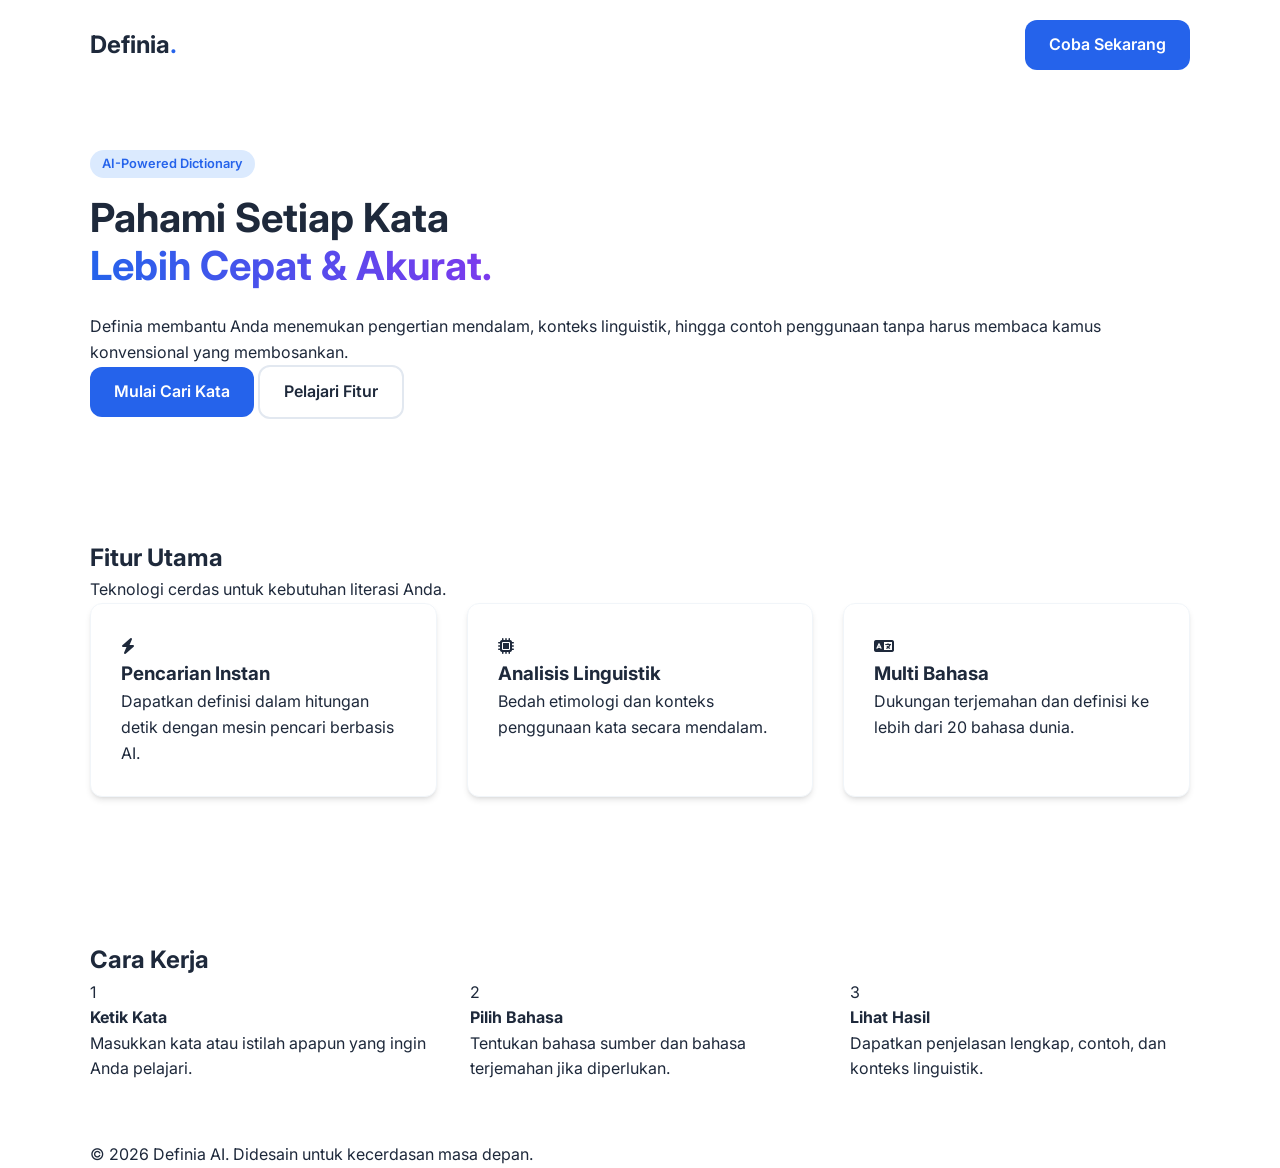
==== index.html @ 72fd2062 "Add files via upload" ====
<!DOCTYPE html>
<html lang="id">
<head>
    <meta charset="UTF-8">
    <meta name="viewport" content="width=device-width, initial-scale=1.0">
    <title>Definia | Kamus AI Modern</title>
    <link rel="stylesheet" href="https://cdnjs.cloudflare.com/ajax/libs/font-awesome/6.4.0/css/all.min.css">
    <link rel="stylesheet" href="style.css">
    <link href="https://fonts.googleapis.com/css2?family=Inter:wght@300;400;600;700&display=swap" rel="stylesheet">
</head>
<body>
    <nav class="navbar">
        <div class="container nav-container">
            <a href="index.html" class="logo">Definia<span>.</span></a>
            <a href="define.html" class="btn btn-primary nav-cta">Coba Sekarang</a>
        </div>
    </nav>

    <header class="hero section-padding">
        <div class="container hero-content animate-up">
            <span class="badge">AI-Powered Dictionary</span>
            <h1>Pahami Setiap Kata <br><span class="text-gradient">Lebih Cepat & Akurat.</span></h1>
            <p>Definia membantu Anda menemukan pengertian mendalam, konteks linguistik, hingga contoh penggunaan tanpa harus membaca kamus konvensional yang membosankan.</p>
            <div class="hero-btns">
                <a href="define.html" class="btn btn-lg btn-primary">Mulai Cari Kata</a>
                <a href="#features" class="btn btn-lg btn-outline">Pelajari Fitur</a>
            </div>
        </div>
    </header>

    <section id="features" class="section-padding">
        <div class="container">
            <div class="section-header">
                <h2>Fitur Utama</h2>
                <p>Teknologi cerdas untuk kebutuhan literasi Anda.</p>
            </div>
            <div class="grid-3">
                <div class="card animate-up">
                    <i class="fas fa-bolt icon-feature"></i>
                    <h3>Pencarian Instan</h3>
                    <p>Dapatkan definisi dalam hitungan detik dengan mesin pencari berbasis AI.</p>
                </div>
                <div class="card animate-up">
                    <i class="fas fa-microchip icon-feature"></i>
                    <h3>Analisis Linguistik</h3>
                    <p>Bedah etimologi dan konteks penggunaan kata secara mendalam.</p>
                </div>
                <div class="card animate-up">
                    <i class="fas fa-language icon-feature"></i>
                    <h3>Multi Bahasa</h3>
                    <p>Dukungan terjemahan dan definisi ke lebih dari 20 bahasa dunia.</p>
                </div>
            </div>
        </div>
    </section>

    <section class="how-it-works section-padding">
        <div class="container">
            <div class="section-header">
                <h2>Cara Kerja</h2>
            </div>
            <div class="steps">
                <div class="step">
                    <div class="step-num">1</div>
                    <h4>Ketik Kata</h4>
                    <p>Masukkan kata atau istilah apapun yang ingin Anda pelajari.</p>
                </div>
                <div class="step">
                    <div class="step-num">2</div>
                    <h4>Pilih Bahasa</h4>
                    <p>Tentukan bahasa sumber dan bahasa terjemahan jika diperlukan.</p>
                </div>
                <div class="step">
                    <div class="step-num">3</div>
                    <h4>Lihat Hasil</h4>
                    <p>Dapatkan penjelasan lengkap, contoh, dan konteks linguistik.</p>
                </div>
            </div>
        </div>
    </section>

    <footer>
        <div class="container">
            <p>&copy; 2026 Definia AI. Didesain untuk kecerdasan masa depan.</p>
        </div>
    </footer>
</body>
</html>
---- style.css ----
:root {
    --primary: #2563eb;
    --primary-dark: #1d4ed8;
    --text-main: #1e293b;
    --text-muted: #64748b;
    --bg-light: #f8fafc;
    --white: #ffffff;
    --radius: 12px;
    --shadow: 0 4px 6px -1px rgb(0 0 0 / 0.1), 0 2px 4px -2px rgb(0 0 0 / 0.1);
    --transition: all 0.3s cubic-bezier(0.4, 0, 0.2, 1);
}

* {
    margin: 0;
    padding: 0;
    box-sizing: border-box;
}

body {
    font-family: 'Inter', sans-serif;
    color: var(--text-main);
    line-height: 1.6;
    background: var(--white);
    overflow-x: hidden;
}

.bg-light { background-color: var(--bg-light); }
.container { width: 90%; max-width: 1100px; margin: 0 auto; }
.section-padding { padding: 60px 0; }
.hidden { display: none !important; }

/* Typography */
h1 { font-size: 2.5rem; font-weight: 700; line-height: 1.2; margin-bottom: 1.5rem; }
.text-gradient { background: linear-gradient(90deg, #2563eb, #7c3aed); -webkit-background-clip: text; -webkit-text-fill-color: transparent; }
.badge { display: inline-block; padding: 4px 12px; background: #dbeafe; color: var(--primary); border-radius: 20px; font-size: 0.8rem; font-weight: 600; margin-bottom: 1rem; }

/* Buttons */
.btn { display: inline-block; padding: 12px 24px; border-radius: var(--radius); text-decoration: none; font-weight: 600; transition: var(--transition); border: none; cursor: pointer; text-align: center; }
.btn-primary { background: var(--primary); color: white; }
.btn-primary:hover { background: var(--primary-dark); transform: translateY(-2px); box-shadow: 0 10px 15px -3px rgba(37, 99, 235, 0.3); }
.btn-outline { border: 2px solid #e2e8f0; color: var(--text-main); }
.btn-block { width: 100%; display: block; }

/* Navbar */
.navbar { padding: 20px 0; position: sticky; top: 0; background: rgba(255, 255, 255, 0.8); backdrop-filter: blur(10px); z-index: 100; }
.nav-container { display: flex; justify-content: space-between; align-items: center; }
.logo { font-size: 1.5rem; font-weight: 700; color: var(--text-main); text-decoration: none; }
.logo span { color: var(--primary); }

/* Forms */
.card { background: var(--white); padding: 30px; border-radius: var(--radius); border: 1px solid #f1f5f9; box-shadow: var(--shadow); margin-bottom: 24px; }
.form-group { margin-bottom: 20px; }
.form-group label { display: block; font-size: 0.9rem; font-weight: 600; margin-bottom: 8px; color: var(--text-muted); }
input, select { width: 100%; padding: 12px 16px; border-radius: 8px; border: 1px solid #e2e8f0; font-family: inherit; font-size: 1rem; transition: var(--transition); }
input:focus, select:focus { outline: none; border-color: var(--primary); box-shadow: 0 0 0 3px rgba(37, 99, 235, 0.1); }

/* Result Layout */
.result-header { border-bottom: 2px solid #f1f5f9; padding-bottom: 20px; margin-bottom: 25px; }
.word-title { font-size: 2rem; text-transform: capitalize; }
.word-meta { color: var(--text-muted); display: flex; gap: 15px; margin-top: 5px; }
.section-title { font-size: 1.2rem; margin: 25px 0 15px; border-left: 4px solid var(--primary); padding-left: 15px; }
.meaning-box { margin-bottom: 20px; }
.meaning-box h4 { font-size: 0.9rem; color: var(--text-muted); text-transform: uppercase; letter-spacing: 1px; }
.example-list { padding-left: 20px; }
.example-list li { margin-bottom: 10px; font-style: italic; }

/* Animations */
@keyframes fadeInUp {
    from { opacity: 0; transform: translateY(20px); }
    to { opacity: 1; transform: translateY(0); }
}
.animate-up { animation: fadeInUp 0.6s forwards; }

.spinner { width: 40px; height: 40px; border: 4px solid #f3f3f3; border-top: 4px solid var(--primary); border-radius: 50%; margin: 0 auto 15px; animation: spin 1s linear infinite; }
@keyframes spin { 0% { transform: rotate(0deg); } 100% { transform: rotate(360deg); } }

/* Mobile Specific */
@media (max-width: 768px) {
    h1 { font-size: 2rem; }
    .search-options { grid-template-columns: 1fr; }
    .grid-3 { display: grid; grid-template-columns: 1fr; gap: 20px; }
}

@media (min-width: 769px) {
    .search-options { display: grid; grid-template-columns: 1fr 1fr; gap: 20px; }
    .grid-3 { display: grid; grid-template-columns: repeat(3, 1fr); gap: 30px; }
    .steps { display: grid; grid-template-columns: repeat(3, 1fr); gap: 40px; }
}
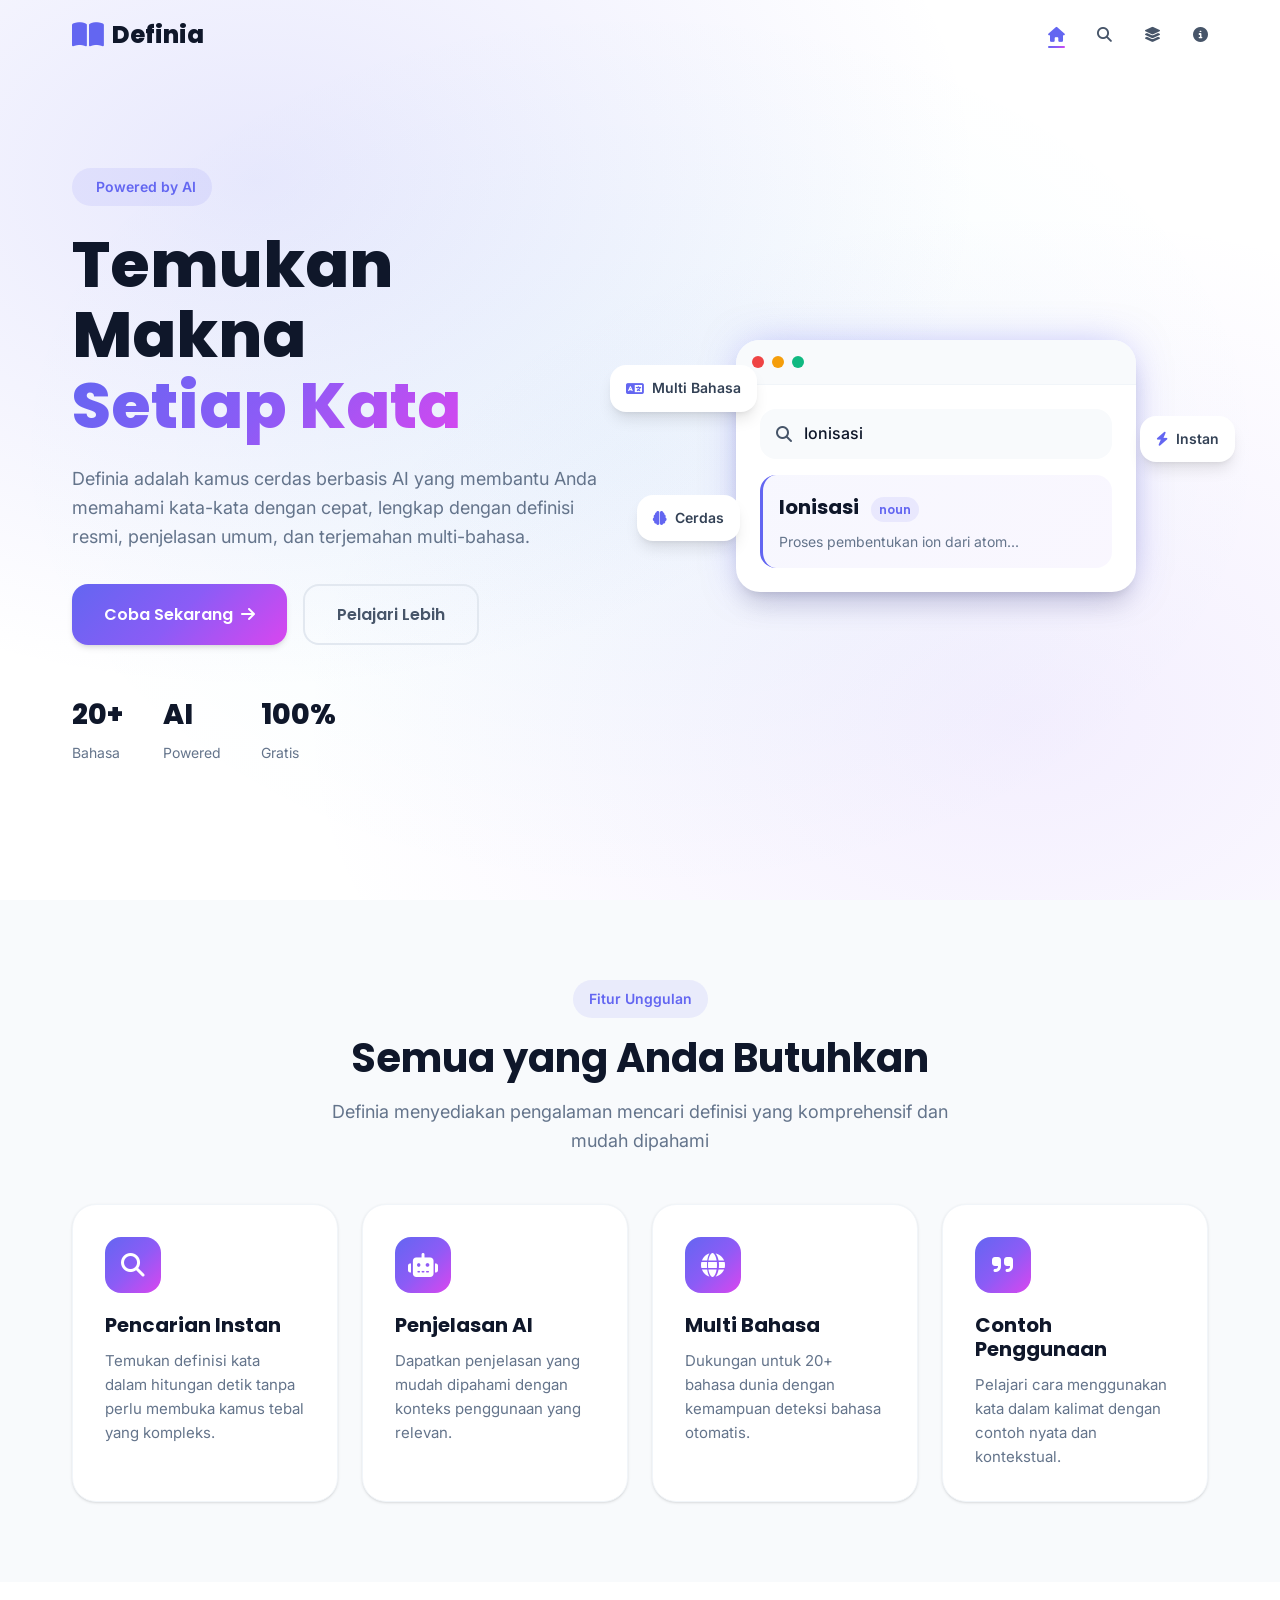
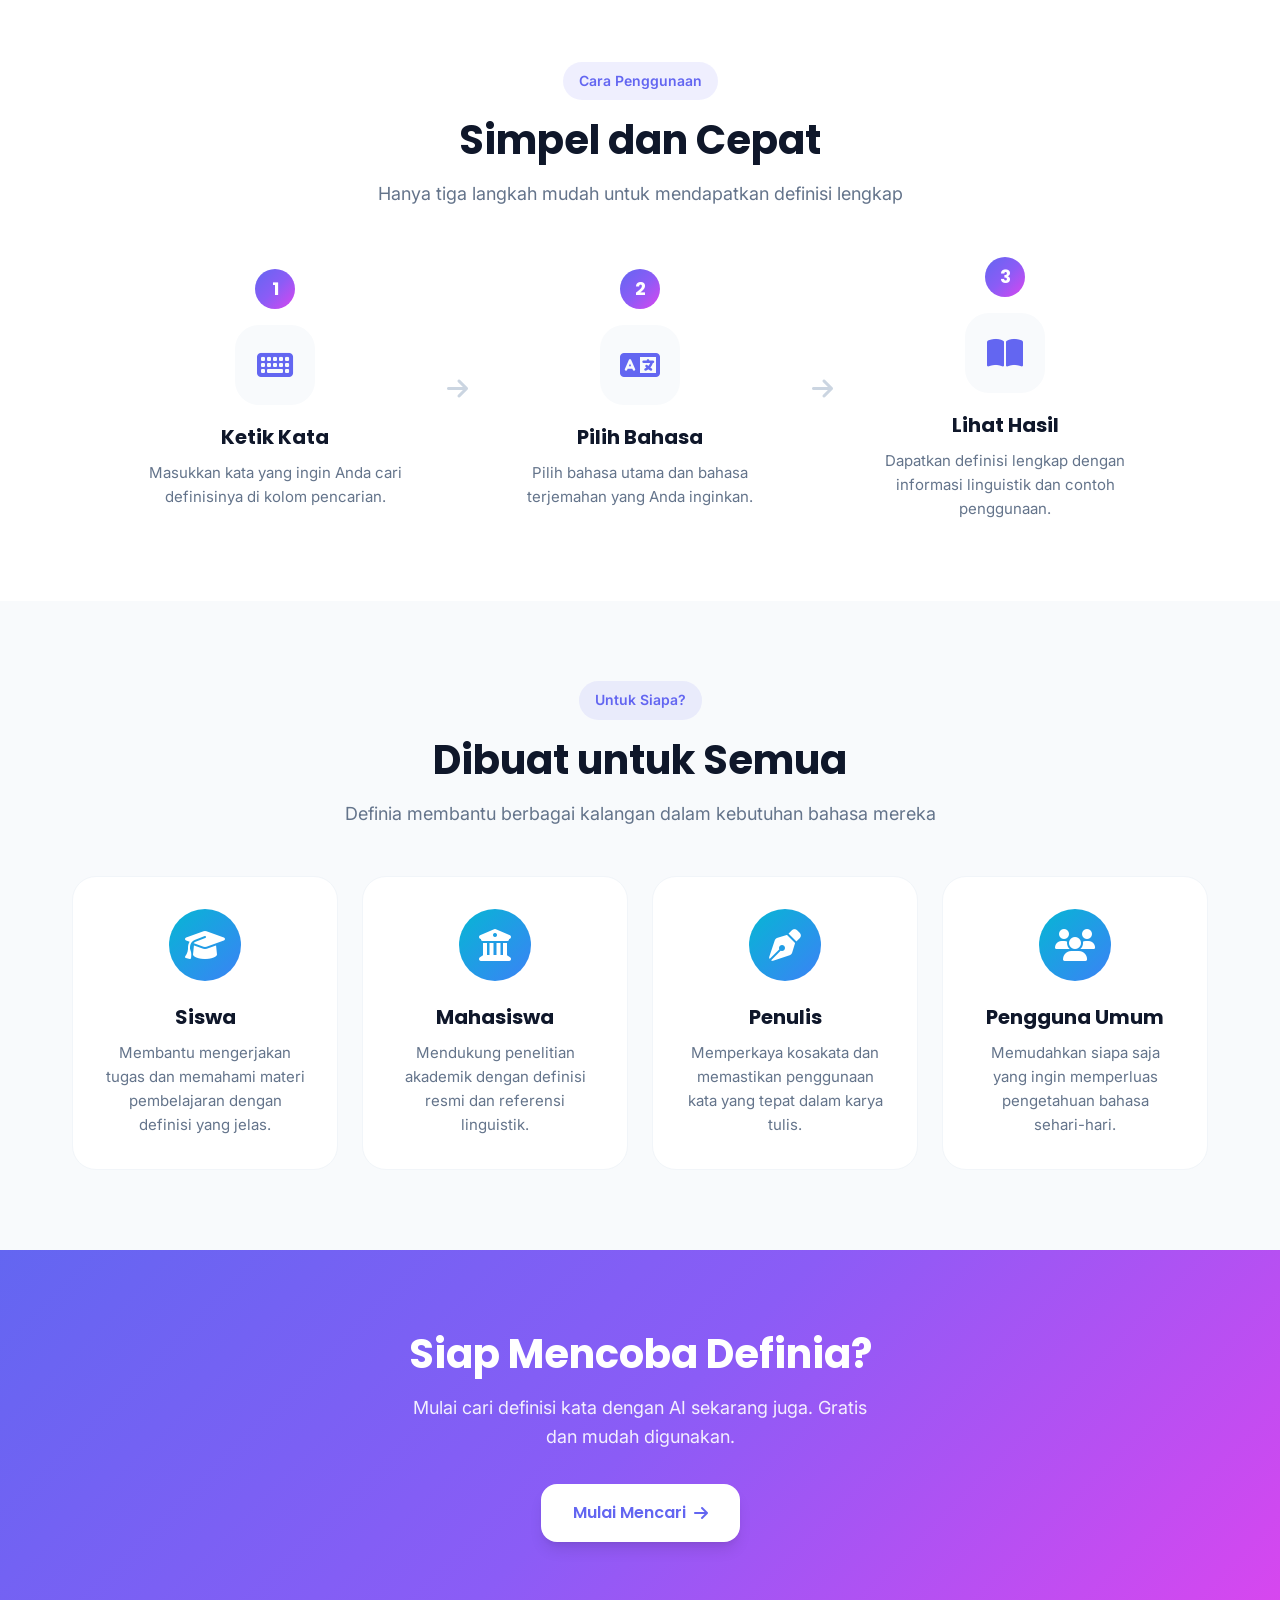
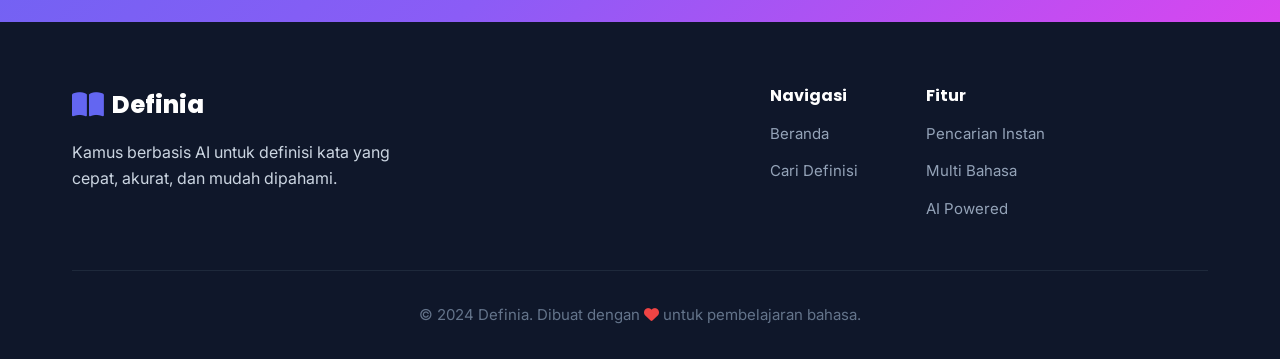
==== commit 4dacd455: "Add files via upload" ====
--- a/index.html
+++ b/index.html
@@ -3,86 +3,285 @@
 <head>
     <meta charset="UTF-8">
     <meta name="viewport" content="width=device-width, initial-scale=1.0">
-    <title>Definia | Kamus AI Modern</title>
+    <title>Definia - Kamus Berbasis AI</title>
+    <link rel="preconnect" href="https://fonts.googleapis.com">
+    <link rel="preconnect" href="https://fonts.gstatic.com" crossorigin>
+    <link href="https://fonts.googleapis.com/css2?family=Inter:wght@300;400;500;600;700;800&family=Poppins:wght@400;500;600;700;800&display=swap" rel="stylesheet">
     <link rel="stylesheet" href="https://cdnjs.cloudflare.com/ajax/libs/font-awesome/6.4.0/css/all.min.css">
     <link rel="stylesheet" href="style.css">
-    <link href="https://fonts.googleapis.com/css2?family=Inter:wght@300;400;600;700&display=swap" rel="stylesheet">
 </head>
 <body>
+    <!-- Navigation -->
     <nav class="navbar">
-        <div class="container nav-container">
-            <a href="index.html" class="logo">Definia<span>.</span></a>
-            <a href="define.html" class="btn btn-primary nav-cta">Coba Sekarang</a>
+        <div class="container">
+            <a href="index.html" class="logo">
+                <i class="fas fa-book-open"></i>
+                <span>Definia</span>
+            </a>
+            <button class="nav-toggle" aria-label="Toggle navigation">
+                <span></span>
+                <span></span>
+                <span></span>
+            </button>
+            <ul class="nav-menu">
+                <li><a href="index.html" class="active"><i class="fa-solid fa-house"></i></a></li>
+                <li><a href="define.html"><i class="fa-solid fa-magnifying-glass"></i></a></li>
+                <li><a href="#features"><i class="fa-solid fa-layer-group"></i></a></li>
+                <li><a href="#how-it-works"><i class="fa-solid fa-circle-info"></i></a></li>
+            </ul>
         </div>
     </nav>
 
-    <header class="hero section-padding">
-        <div class="container hero-content animate-up">
-            <span class="badge">AI-Powered Dictionary</span>
-            <h1>Pahami Setiap Kata <br><span class="text-gradient">Lebih Cepat & Akurat.</span></h1>
-            <p>Definia membantu Anda menemukan pengertian mendalam, konteks linguistik, hingga contoh penggunaan tanpa harus membaca kamus konvensional yang membosankan.</p>
-            <div class="hero-btns">
-                <a href="define.html" class="btn btn-lg btn-primary">Mulai Cari Kata</a>
-                <a href="#features" class="btn btn-lg btn-outline">Pelajari Fitur</a>
-            </div>
-        </div>
-    </header>
-
-    <section id="features" class="section-padding">
+    <!-- Hero Section -->
+    <section class="hero">
+        <div class="hero-bg"></div>
+        <div class="container">
+            <div class="hero-content">
+                <div class="hero-badge">
+                    <i class="fas fa-sparkles"></i>
+                    <span>Powered by AI</span>
+                </div>
+                <h1 class="hero-title">
+                    Temukan Makna<br>
+                    <span class="gradient-text">Setiap Kata</span>
+                </h1>
+                <p class="hero-description">
+                    Definia adalah kamus cerdas berbasis AI yang membantu Anda memahami kata-kata dengan cepat, lengkap dengan definisi resmi, penjelasan umum, dan terjemahan multi-bahasa.
+                </p>
+                <div class="hero-actions">
+                    <a href="define.html" class="btn btn-primary btn-lg">
+                        <span>Coba Sekarang</span>
+                        <i class="fas fa-arrow-right"></i>
+                    </a>
+                    <a href="#features" class="btn btn-ghost btn-lg">
+                        <span>Pelajari Lebih</span>
+                    </a>
+                </div>
+                <div class="hero-stats">
+                    <div class="stat-item">
+                        <span class="stat-number">20+</span>
+                        <span class="stat-label">Bahasa</span>
+                    </div>
+                    <div class="stat-item">
+                        <span class="stat-number">AI</span>
+                        <span class="stat-label">Powered</span>
+                    </div>
+                    <div class="stat-item">
+                        <span class="stat-number">100%</span>
+                        <span class="stat-label">Gratis</span>
+                    </div>
+                </div>
+            </div>
+            <div class="hero-visual">
+                <div class="floating-card card-1">
+                    <i class="fas fa-language"></i>
+                    <span>Multi Bahasa</span>
+                </div>
+                <div class="floating-card card-2">
+                    <i class="fas fa-bolt"></i>
+                    <span>Instan</span>
+                </div>
+                <div class="floating-card card-3">
+                    <i class="fas fa-brain"></i>
+                    <span>Cerdas</span>
+                </div>
+                <div class="search-preview">
+                    <div class="search-preview-header">
+                        <div class="dots">
+                            <span></span>
+                            <span></span>
+                            <span></span>
+                        </div>
+                    </div>
+                    <div class="search-preview-body">
+                        <div class="preview-input">
+                            <i class="fas fa-search"></i>
+                            <span>Ionisasi</span>
+                        </div>
+                        <div class="preview-result">
+                            <div class="preview-word">Ionisasi <span class="type">noun</span></div>
+                            <div class="preview-meaning">Proses pembentukan ion dari atom...</div>
+                        </div>
+                    </div>
+                </div>
+            </div>
+        </div>
+    </section>
+
+    <!-- Features Section -->
+    <section id="features" class="features">
         <div class="container">
             <div class="section-header">
-                <h2>Fitur Utama</h2>
-                <p>Teknologi cerdas untuk kebutuhan literasi Anda.</p>
-            </div>
-            <div class="grid-3">
-                <div class="card animate-up">
-                    <i class="fas fa-bolt icon-feature"></i>
+                <span class="section-tag">Fitur Unggulan</span>
+                <h2 class="section-title">Semua yang Anda Butuhkan</h2>
+                <p class="section-description">Definia menyediakan pengalaman mencari definisi yang komprehensif dan mudah dipahami</p>
+            </div>
+            <div class="features-grid">
+                <div class="feature-card">
+                    <div class="feature-icon">
+                        <i class="fas fa-search"></i>
+                    </div>
                     <h3>Pencarian Instan</h3>
-                    <p>Dapatkan definisi dalam hitungan detik dengan mesin pencari berbasis AI.</p>
-                </div>
-                <div class="card animate-up">
-                    <i class="fas fa-microchip icon-feature"></i>
-                    <h3>Analisis Linguistik</h3>
-                    <p>Bedah etimologi dan konteks penggunaan kata secara mendalam.</p>
-                </div>
-                <div class="card animate-up">
-                    <i class="fas fa-language icon-feature"></i>
+                    <p>Temukan definisi kata dalam hitungan detik tanpa perlu membuka kamus tebal yang kompleks.</p>
+                </div>
+                <div class="feature-card">
+                    <div class="feature-icon">
+                        <i class="fas fa-robot"></i>
+                    </div>
+                    <h3>Penjelasan AI</h3>
+                    <p>Dapatkan penjelasan yang mudah dipahami dengan konteks penggunaan yang relevan.</p>
+                </div>
+                <div class="feature-card">
+                    <div class="feature-icon">
+                        <i class="fas fa-globe"></i>
+                    </div>
                     <h3>Multi Bahasa</h3>
-                    <p>Dukungan terjemahan dan definisi ke lebih dari 20 bahasa dunia.</p>
-                </div>
-            </div>
-        </div>
-    </section>
-
-    <section class="how-it-works section-padding">
+                    <p>Dukungan untuk 20+ bahasa dunia dengan kemampuan deteksi bahasa otomatis.</p>
+                </div>
+                <div class="feature-card">
+                    <div class="feature-icon">
+                        <i class="fas fa-quote-right"></i>
+                    </div>
+                    <h3>Contoh Penggunaan</h3>
+                    <p>Pelajari cara menggunakan kata dalam kalimat dengan contoh nyata dan kontekstual.</p>
+                </div>
+            </div>
+        </div>
+    </section>
+
+    <!-- How It Works -->
+    <section id="how-it-works" class="how-it-works">
         <div class="container">
             <div class="section-header">
-                <h2>Cara Kerja</h2>
+                <span class="section-tag">Cara Penggunaan</span>
+                <h2 class="section-title">Simpel dan Cepat</h2>
+                <p class="section-description">Hanya tiga langkah mudah untuk mendapatkan definisi lengkap</p>
             </div>
             <div class="steps">
                 <div class="step">
-                    <div class="step-num">1</div>
-                    <h4>Ketik Kata</h4>
-                    <p>Masukkan kata atau istilah apapun yang ingin Anda pelajari.</p>
+                    <div class="step-number">1</div>
+                    <div class="step-icon">
+                        <i class="fas fa-keyboard"></i>
+                    </div>
+                    <h3>Ketik Kata</h3>
+                    <p>Masukkan kata yang ingin Anda cari definisinya di kolom pencarian.</p>
+                </div>
+                <div class="step-connector">
+                    <i class="fas fa-arrow-right"></i>
                 </div>
                 <div class="step">
-                    <div class="step-num">2</div>
-                    <h4>Pilih Bahasa</h4>
-                    <p>Tentukan bahasa sumber dan bahasa terjemahan jika diperlukan.</p>
+                    <div class="step-number">2</div>
+                    <div class="step-icon">
+                        <i class="fas fa-language"></i>
+                    </div>
+                    <h3>Pilih Bahasa</h3>
+                    <p>Pilih bahasa utama dan bahasa terjemahan yang Anda inginkan.</p>
+                </div>
+                <div class="step-connector">
+                    <i class="fas fa-arrow-right"></i>
                 </div>
                 <div class="step">
-                    <div class="step-num">3</div>
-                    <h4>Lihat Hasil</h4>
-                    <p>Dapatkan penjelasan lengkap, contoh, dan konteks linguistik.</p>
-                </div>
-            </div>
-        </div>
-    </section>
-
-    <footer>
-        <div class="container">
-            <p>&copy; 2026 Definia AI. Didesain untuk kecerdasan masa depan.</p>
+                    <div class="step-number">3</div>
+                    <div class="step-icon">
+                        <i class="fas fa-book-open"></i>
+                    </div>
+                    <h3>Lihat Hasil</h3>
+                    <p>Dapatkan definisi lengkap dengan informasi linguistik dan contoh penggunaan.</p>
+                </div>
+            </div>
+        </div>
+    </section>
+
+    <!-- Audience Section -->
+    <section class="audience">
+        <div class="container">
+            <div class="section-header">
+                <span class="section-tag">Untuk Siapa?</span>
+                <h2 class="section-title">Dibuat untuk Semua</h2>
+                <p class="section-description">Definia membantu berbagai kalangan dalam kebutuhan bahasa mereka</p>
+            </div>
+            <div class="audience-grid">
+                <div class="audience-card">
+                    <div class="audience-icon">
+                        <i class="fas fa-graduation-cap"></i>
+                    </div>
+                    <h3>Siswa</h3>
+                    <p>Membantu mengerjakan tugas dan memahami materi pembelajaran dengan definisi yang jelas.</p>
+                </div>
+                <div class="audience-card">
+                    <div class="audience-icon">
+                        <i class="fas fa-university"></i>
+                    </div>
+                    <h3>Mahasiswa</h3>
+                    <p>Mendukung penelitian akademik dengan definisi resmi dan referensi linguistik.</p>
+                </div>
+                <div class="audience-card">
+                    <div class="audience-icon">
+                        <i class="fas fa-pen-nib"></i>
+                    </div>
+                    <h3>Penulis</h3>
+                    <p>Memperkaya kosakata dan memastikan penggunaan kata yang tepat dalam karya tulis.</p>
+                </div>
+                <div class="audience-card">
+                    <div class="audience-icon">
+                        <i class="fas fa-users"></i>
+                    </div>
+                    <h3>Pengguna Umum</h3>
+                    <p>Memudahkan siapa saja yang ingin memperluas pengetahuan bahasa sehari-hari.</p>
+                </div>
+            </div>
+        </div>
+    </section>
+
+    <!-- CTA Section -->
+    <section class="cta">
+        <div class="container">
+            <div class="cta-content">
+                <h2>Siap Mencoba Definia?</h2>
+                <p>Mulai cari definisi kata dengan AI sekarang juga. Gratis dan mudah digunakan.</p>
+                <a href="define.html" class="btn btn-white btn-lg">
+                    <span>Mulai Mencari</span>
+                    <i class="fas fa-arrow-right"></i>
+                </a>
+            </div>
+        </div>
+    </section>
+
+    <!-- Footer -->
+    <footer class="footer">
+        <div class="container">
+            <div class="footer-content">
+                <div class="footer-brand">
+                    <a href="index.html" class="logo">
+                        <i class="fas fa-book-open"></i>
+                        <span>Definia</span>
+                    </a>
+                    <p>Kamus berbasis AI untuk definisi kata yang cepat, akurat, dan mudah dipahami.</p>
+                </div>
+                <div class="footer-links">
+                    <div class="footer-group">
+                        <h4>Navigasi</h4>
+                        <ul>
+                            <li><a href="index.html">Beranda</a></li>
+                            <li><a href="define.html">Cari Definisi</a></li>
+                        </ul>
+                    </div>
+                    <div class="footer-group">
+                        <h4>Fitur</h4>
+                        <ul>
+                            <li><a href="#features">Pencarian Instan</a></li>
+                            <li><a href="#features">Multi Bahasa</a></li>
+                            <li><a href="#features">AI Powered</a></li>
+                        </ul>
+                    </div>
+                </div>
+            </div>
+            <div class="footer-bottom">
+                <p>&copy; 2024 Definia. Dibuat dengan <i class="fas fa-heart"></i> untuk pembelajaran bahasa.</p>
+            </div>
         </div>
     </footer>
+
+    <script src="script.js"></script>
 </body>
 </html>
--- a/style.css
+++ b/style.css
@@ -1,88 +1,1403 @@
+/* ============================================
+   DEFINIA - AI Dictionary
+   Modern, Clean, Professional Design
+   ============================================ */
+
+/* CSS Variables */
 :root {
-    --primary: #2563eb;
-    --primary-dark: #1d4ed8;
-    --text-main: #1e293b;
-    --text-muted: #64748b;
-    --bg-light: #f8fafc;
+    --primary: #6366f1;
+    --primary-dark: #4f46e5;
+    --primary-light: #818cf8;
+    --secondary: #06b6d4;
+    --accent: #f59e0b;
+    --success: #10b981;
+    --error: #ef4444;
+    
+    --gray-50: #f8fafc;
+    --gray-100: #f1f5f9;
+    --gray-200: #e2e8f0;
+    --gray-300: #cbd5e1;
+    --gray-400: #94a3b8;
+    --gray-500: #64748b;
+    --gray-600: #475569;
+    --gray-700: #334155;
+    --gray-800: #1e293b;
+    --gray-900: #0f172a;
+    
     --white: #ffffff;
-    --radius: 12px;
-    --shadow: 0 4px 6px -1px rgb(0 0 0 / 0.1), 0 2px 4px -2px rgb(0 0 0 / 0.1);
+    --black: #000000;
+    
+    --gradient-primary: linear-gradient(135deg, #6366f1 0%, #8b5cf6 50%, #d946ef 100%);
+    --gradient-secondary: linear-gradient(135deg, #06b6d4 0%, #3b82f6 100%);
+    --gradient-dark: linear-gradient(135deg, #1e293b 0%, #0f172a 100%);
+    
+    --shadow-sm: 0 1px 2px 0 rgb(0 0 0 / 0.05);
+    --shadow: 0 1px 3px 0 rgb(0 0 0 / 0.1), 0 1px 2px -1px rgb(0 0 0 / 0.1);
+    --shadow-md: 0 4px 6px -1px rgb(0 0 0 / 0.1), 0 2px 4px -2px rgb(0 0 0 / 0.1);
+    --shadow-lg: 0 10px 15px -3px rgb(0 0 0 / 0.1), 0 4px 6px -4px rgb(0 0 0 / 0.1);
+    --shadow-xl: 0 20px 25px -5px rgb(0 0 0 / 0.1), 0 8px 10px -6px rgb(0 0 0 / 0.1);
+    --shadow-glow: 0 0 40px -10px rgba(99, 102, 241, 0.5);
+    
+    --radius-sm: 0.375rem;
+    --radius: 0.5rem;
+    --radius-md: 0.75rem;
+    --radius-lg: 1rem;
+    --radius-xl: 1.5rem;
+    --radius-full: 9999px;
+    
     --transition: all 0.3s cubic-bezier(0.4, 0, 0.2, 1);
-}
-
-* {
+    --transition-fast: all 0.15s cubic-bezier(0.4, 0, 0.2, 1);
+    
+    --font-sans: 'Inter', -apple-system, BlinkMacSystemFont, 'Segoe UI', sans-serif;
+    --font-display: 'Poppins', var(--font-sans);
+}
+
+/* Reset & Base */
+*, *::before, *::after {
+    box-sizing: border-box;
     margin: 0;
     padding: 0;
-    box-sizing: border-box;
+}
+
+html {
+    scroll-behavior: smooth;
+    -webkit-font-smoothing: antialiased;
+    -moz-osx-font-smoothing: grayscale;
 }
 
 body {
-    font-family: 'Inter', sans-serif;
-    color: var(--text-main);
+    font-family: var(--font-sans);
+    font-size: 16px;
     line-height: 1.6;
+    color: var(--gray-700);
+    background-color: var(--white);
+    overflow-x: hidden;
+}
+
+a {
+    text-decoration: none;
+    color: inherit;
+    transition: var(--transition);
+}
+
+ul {
+    list-style: none;
+}
+
+img {
+    max-width: 100%;
+    height: auto;
+    display: block;
+}
+
+/* Container */
+.container {
+    width: 100%;
+    max-width: 1200px;
+    margin: 0 auto;
+    padding: 0 1.5rem;
+}
+
+/* Typography */
+h1, h2, h3, h4, h5, h6 {
+    font-family: var(--font-display);
+    font-weight: 700;
+    line-height: 1.2;
+    color: var(--gray-900);
+}
+
+.gradient-text {
+    background: var(--gradient-primary);
+    -webkit-background-clip: text;
+    -webkit-text-fill-color: transparent;
+    background-clip: text;
+}
+
+/* Buttons */
+.btn {
+    display: inline-flex;
+    align-items: center;
+    justify-content: center;
+    gap: 0.5rem;
+    padding: 0.75rem 1.5rem;
+    font-family: var(--font-display);
+    font-size: 0.9375rem;
+    font-weight: 600;
+    border: none;
+    border-radius: var(--radius-lg);
+    cursor: pointer;
+    transition: var(--transition);
+    white-space: nowrap;
+}
+
+.btn-primary {
+    background: var(--gradient-primary);
+    color: var(--white);
+    box-shadow: var(--shadow-md), 0 0 0 0 rgba(99, 102, 241, 0.4);
+}
+
+.btn-primary:hover {
+    transform: translateY(-2px);
+    box-shadow: var(--shadow-lg), 0 0 0 4px rgba(99, 102, 241, 0.2);
+}
+
+.btn-secondary {
+    background: var(--gray-100);
+    color: var(--gray-700);
+}
+
+.btn-secondary:hover {
+    background: var(--gray-200);
+}
+
+.btn-ghost {
+    background: transparent;
+    color: var(--gray-600);
+    border: 2px solid var(--gray-200);
+}
+
+.btn-ghost:hover {
+    border-color: var(--primary);
+    color: var(--primary);
+    background: rgba(99, 102, 241, 0.05);
+}
+
+.btn-white {
     background: var(--white);
-    overflow-x: hidden;
-}
-
-.bg-light { background-color: var(--bg-light); }
-.container { width: 90%; max-width: 1100px; margin: 0 auto; }
-.section-padding { padding: 60px 0; }
-.hidden { display: none !important; }
-
-/* Typography */
-h1 { font-size: 2.5rem; font-weight: 700; line-height: 1.2; margin-bottom: 1.5rem; }
-.text-gradient { background: linear-gradient(90deg, #2563eb, #7c3aed); -webkit-background-clip: text; -webkit-text-fill-color: transparent; }
-.badge { display: inline-block; padding: 4px 12px; background: #dbeafe; color: var(--primary); border-radius: 20px; font-size: 0.8rem; font-weight: 600; margin-bottom: 1rem; }
-
-/* Buttons */
-.btn { display: inline-block; padding: 12px 24px; border-radius: var(--radius); text-decoration: none; font-weight: 600; transition: var(--transition); border: none; cursor: pointer; text-align: center; }
-.btn-primary { background: var(--primary); color: white; }
-.btn-primary:hover { background: var(--primary-dark); transform: translateY(-2px); box-shadow: 0 10px 15px -3px rgba(37, 99, 235, 0.3); }
-.btn-outline { border: 2px solid #e2e8f0; color: var(--text-main); }
-.btn-block { width: 100%; display: block; }
-
-/* Navbar */
-.navbar { padding: 20px 0; position: sticky; top: 0; background: rgba(255, 255, 255, 0.8); backdrop-filter: blur(10px); z-index: 100; }
-.nav-container { display: flex; justify-content: space-between; align-items: center; }
-.logo { font-size: 1.5rem; font-weight: 700; color: var(--text-main); text-decoration: none; }
-.logo span { color: var(--primary); }
-
-/* Forms */
-.card { background: var(--white); padding: 30px; border-radius: var(--radius); border: 1px solid #f1f5f9; box-shadow: var(--shadow); margin-bottom: 24px; }
-.form-group { margin-bottom: 20px; }
-.form-group label { display: block; font-size: 0.9rem; font-weight: 600; margin-bottom: 8px; color: var(--text-muted); }
-input, select { width: 100%; padding: 12px 16px; border-radius: 8px; border: 1px solid #e2e8f0; font-family: inherit; font-size: 1rem; transition: var(--transition); }
-input:focus, select:focus { outline: none; border-color: var(--primary); box-shadow: 0 0 0 3px rgba(37, 99, 235, 0.1); }
-
-/* Result Layout */
-.result-header { border-bottom: 2px solid #f1f5f9; padding-bottom: 20px; margin-bottom: 25px; }
-.word-title { font-size: 2rem; text-transform: capitalize; }
-.word-meta { color: var(--text-muted); display: flex; gap: 15px; margin-top: 5px; }
-.section-title { font-size: 1.2rem; margin: 25px 0 15px; border-left: 4px solid var(--primary); padding-left: 15px; }
-.meaning-box { margin-bottom: 20px; }
-.meaning-box h4 { font-size: 0.9rem; color: var(--text-muted); text-transform: uppercase; letter-spacing: 1px; }
-.example-list { padding-left: 20px; }
-.example-list li { margin-bottom: 10px; font-style: italic; }
+    color: var(--primary);
+    box-shadow: var(--shadow-lg);
+}
+
+.btn-white:hover {
+    transform: translateY(-2px);
+    box-shadow: var(--shadow-xl);
+}
+
+.btn-lg {
+    padding: 1rem 2rem;
+    font-size: 1rem;
+}
+
+.btn-search {
+    padding: 0 1.5rem;
+    height: 100%;
+    border-radius: var(--radius-md);
+}
+
+/* Navigation */
+.navbar {
+    position: fixed;
+    top: 0;
+    left: 0;
+    right: 0;
+    z-index: 1000;
+    padding: 1rem 0;
+    transition: var(--transition);
+    background: transparent;
+}
+
+.navbar-scrolled {
+    background: rgba(255, 255, 255, 0.9);
+    backdrop-filter: blur(20px);
+    box-shadow: var(--shadow-sm);
+    padding: 0.75rem 0;
+}
+
+.navbar .container {
+    display: flex;
+    align-items: center;
+    justify-content: space-between;
+}
+
+.logo {
+    display: flex;
+    align-items: center;
+    gap: 0.5rem;
+    font-family: var(--font-display);
+    font-size: 1.5rem;
+    font-weight: 800;
+    color: var(--gray-900);
+}
+
+.logo i {
+    color: var(--primary);
+    font-size: 1.75rem;
+}
+
+.nav-menu {
+    display: flex;
+    align-items: center;
+    gap: 2rem;
+}
+
+.nav-menu a {
+    font-size: 0.9375rem;
+    font-weight: 500;
+    color: var(--gray-600);
+    position: relative;
+}
+
+.nav-menu a:hover,
+.nav-menu a.active {
+    color: var(--primary);
+}
+
+.nav-menu a.active::after {
+    content: '';
+    position: absolute;
+    bottom: -4px;
+    left: 0;
+    right: 0;
+    height: 2px;
+    background: var(--gradient-primary);
+    border-radius: var(--radius-full);
+}
+
+.nav-toggle {
+    display: none;
+    flex-direction: column;
+    gap: 4px;
+    background: none;
+    border: none;
+    cursor: pointer;
+    padding: 0.5rem;
+}
+
+.nav-toggle span {
+    display: block;
+    width: 24px;
+    height: 2px;
+    background: var(--gray-700);
+    border-radius: var(--radius-full);
+    transition: var(--transition);
+}
+
+/* Hero Section */
+.hero {
+    position: relative;
+    min-height: 100vh;
+    display: flex;
+    align-items: center;
+    padding: 6rem 0 4rem;
+    overflow: hidden;
+}
+
+.hero-bg {
+    position: absolute;
+    inset: 0;
+    background: 
+        radial-gradient(ellipse at 20% 20%, rgba(99, 102, 241, 0.15) 0%, transparent 50%),
+        radial-gradient(ellipse at 80% 80%, rgba(139, 92, 246, 0.1) 0%, transparent 50%),
+        radial-gradient(ellipse at 50% 50%, rgba(6, 182, 212, 0.05) 0%, transparent 70%);
+    z-index: -1;
+}
+
+.hero .container {
+    display: grid;
+    grid-template-columns: 1fr;
+    gap: 3rem;
+    align-items: center;
+}
+
+.hero-content {
+    animation: fadeInUp 0.8s ease-out;
+}
+
+.hero-badge {
+    display: inline-flex;
+    align-items: center;
+    gap: 0.5rem;
+    padding: 0.5rem 1rem;
+    background: rgba(99, 102, 241, 0.1);
+    color: var(--primary);
+    font-size: 0.875rem;
+    font-weight: 600;
+    border-radius: var(--radius-full);
+    margin-bottom: 1.5rem;
+}
+
+.hero-badge i {
+    color: var(--accent);
+}
+
+.hero-title {
+    font-size: clamp(2.5rem, 8vw, 4rem);
+    font-weight: 800;
+    line-height: 1.1;
+    margin-bottom: 1.5rem;
+    color: var(--gray-900);
+}
+
+.hero-description {
+    font-size: 1.125rem;
+    color: var(--gray-500);
+    max-width: 540px;
+    margin-bottom: 2rem;
+}
+
+.hero-actions {
+    display: flex;
+    flex-wrap: wrap;
+    gap: 1rem;
+    margin-bottom: 3rem;
+}
+
+.hero-stats {
+    display: flex;
+    gap: 2.5rem;
+}
+
+.stat-item {
+    display: flex;
+    flex-direction: column;
+    gap: 0.25rem;
+}
+
+.stat-number {
+    font-family: var(--font-display);
+    font-size: 1.75rem;
+    font-weight: 800;
+    color: var(--gray-900);
+}
+
+.stat-label {
+    font-size: 0.875rem;
+    color: var(--gray-500);
+}
+
+/* Hero Visual */
+.hero-visual {
+    position: relative;
+    display: none;
+    animation: fadeInUp 0.8s ease-out 0.2s both;
+}
+
+.search-preview {
+    background: var(--white);
+    border-radius: var(--radius-xl);
+    box-shadow: var(--shadow-xl), var(--shadow-glow);
+    overflow: hidden;
+    max-width: 400px;
+    margin: 0 auto;
+}
+
+.search-preview-header {
+    padding: 1rem;
+    background: var(--gray-50);
+    border-bottom: 1px solid var(--gray-100);
+}
+
+.dots {
+    display: flex;
+    gap: 0.5rem;
+}
+
+.dots span {
+    width: 12px;
+    height: 12px;
+    border-radius: 50%;
+    background: var(--gray-300);
+}
+
+.dots span:first-child { background: #ef4444; }
+.dots span:nth-child(2) { background: #f59e0b; }
+.dots span:last-child { background: #10b981; }
+
+.search-preview-body {
+    padding: 1.5rem;
+}
+
+.preview-input {
+    display: flex;
+    align-items: center;
+    gap: 0.75rem;
+    padding: 0.75rem 1rem;
+    background: var(--gray-50);
+    border-radius: var(--radius-lg);
+    color: var(--gray-600);
+    margin-bottom: 1rem;
+}
+
+.preview-input span {
+    color: var(--gray-900);
+    font-weight: 500;
+}
+
+.preview-result {
+    padding: 1rem;
+    background: linear-gradient(135deg, rgba(99, 102, 241, 0.05) 0%, rgba(139, 92, 246, 0.05) 100%);
+    border-radius: var(--radius-lg);
+    border-left: 3px solid var(--primary);
+}
+
+.preview-word {
+    font-family: var(--font-display);
+    font-size: 1.25rem;
+    font-weight: 700;
+    color: var(--gray-900);
+    margin-bottom: 0.5rem;
+}
+
+.preview-word .type {
+    font-size: 0.75rem;
+    font-weight: 600;
+    color: var(--primary);
+    background: rgba(99, 102, 241, 0.1);
+    padding: 0.25rem 0.5rem;
+    border-radius: var(--radius-full);
+    margin-left: 0.5rem;
+}
+
+.preview-meaning {
+    font-size: 0.875rem;
+    color: var(--gray-500);
+    line-height: 1.5;
+}
+
+.floating-card {
+    position: absolute;
+    display: flex;
+    align-items: center;
+    gap: 0.5rem;
+    padding: 0.75rem 1rem;
+    background: var(--white);
+    border-radius: var(--radius-lg);
+    box-shadow: var(--shadow-lg);
+    font-size: 0.875rem;
+    font-weight: 600;
+    color: var(--gray-700);
+    animation: float 3s ease-in-out infinite;
+}
+
+.floating-card i {
+    color: var(--primary);
+}
+
+.card-1 {
+    top: 10%;
+    left: -10%;
+    animation-delay: 0s;
+}
+
+.card-2 {
+    top: 30%;
+    right: -5%;
+    animation-delay: 0.5s;
+}
+
+.card-3 {
+    bottom: 20%;
+    left: -5%;
+    animation-delay: 1s;
+}
+
+/* Section Styles */
+section {
+    padding: 5rem 0;
+}
+
+.section-header {
+    text-align: center;
+    max-width: 640px;
+    margin: 0 auto 3rem;
+}
+
+.section-tag {
+    display: inline-block;
+    padding: 0.5rem 1rem;
+    background: rgba(99, 102, 241, 0.1);
+    color: var(--primary);
+    font-size: 0.875rem;
+    font-weight: 600;
+    border-radius: var(--radius-full);
+    margin-bottom: 1rem;
+}
+
+.section-title {
+    font-size: clamp(1.875rem, 5vw, 2.5rem);
+    margin-bottom: 1rem;
+}
+
+.section-description {
+    font-size: 1.125rem;
+    color: var(--gray-500);
+}
+
+/* Features Section */
+.features {
+    background: var(--gray-50);
+}
+
+.features-grid {
+    display: grid;
+    grid-template-columns: 1fr;
+    gap: 1.5rem;
+}
+
+.feature-card {
+    background: var(--white);
+    padding: 2rem;
+    border-radius: var(--radius-xl);
+    box-shadow: var(--shadow);
+    transition: var(--transition);
+    border: 1px solid var(--gray-100);
+}
+
+.feature-card:hover {
+    transform: translateY(-4px);
+    box-shadow: var(--shadow-xl);
+    border-color: rgba(99, 102, 241, 0.2);
+}
+
+.feature-icon {
+    width: 56px;
+    height: 56px;
+    display: flex;
+    align-items: center;
+    justify-content: center;
+    background: var(--gradient-primary);
+    color: var(--white);
+    font-size: 1.5rem;
+    border-radius: var(--radius-lg);
+    margin-bottom: 1.25rem;
+}
+
+.feature-card h3 {
+    font-size: 1.25rem;
+    margin-bottom: 0.75rem;
+}
+
+.feature-card p {
+    color: var(--gray-500);
+    font-size: 0.9375rem;
+    line-height: 1.6;
+}
+
+/* How It Works */
+.how-it-works {
+    background: var(--white);
+}
+
+.steps {
+    display: flex;
+    flex-direction: column;
+    align-items: center;
+    gap: 2rem;
+}
+
+.step {
+    text-align: center;
+    max-width: 280px;
+}
+
+.step-number {
+    width: 40px;
+    height: 40px;
+    display: flex;
+    align-items: center;
+    justify-content: center;
+    background: var(--gradient-primary);
+    color: var(--white);
+    font-family: var(--font-display);
+    font-size: 1.125rem;
+    font-weight: 700;
+    border-radius: 50%;
+    margin: 0 auto 1rem;
+}
+
+.step-icon {
+    width: 80px;
+    height: 80px;
+    display: flex;
+    align-items: center;
+    justify-content: center;
+    background: var(--gray-50);
+    color: var(--primary);
+    font-size: 2rem;
+    border-radius: var(--radius-xl);
+    margin: 0 auto 1.25rem;
+    transition: var(--transition);
+}
+
+.step:hover .step-icon {
+    background: var(--gradient-primary);
+    color: var(--white);
+    transform: scale(1.05);
+}
+
+.step h3 {
+    font-size: 1.25rem;
+    margin-bottom: 0.75rem;
+}
+
+.step p {
+    color: var(--gray-500);
+    font-size: 0.9375rem;
+}
+
+.step-connector {
+    display: none;
+    color: var(--gray-300);
+    font-size: 1.5rem;
+}
+
+/* Audience Section */
+.audience {
+    background: var(--gray-50);
+}
+
+.audience-grid {
+    display: grid;
+    grid-template-columns: 1fr;
+    gap: 1.5rem;
+}
+
+.audience-card {
+    background: var(--white);
+    padding: 2rem;
+    border-radius: var(--radius-xl);
+    text-align: center;
+    transition: var(--transition);
+    border: 1px solid var(--gray-100);
+}
+
+.audience-card:hover {
+    transform: translateY(-4px);
+    box-shadow: var(--shadow-lg);
+}
+
+.audience-icon {
+    width: 72px;
+    height: 72px;
+    display: flex;
+    align-items: center;
+    justify-content: center;
+    background: var(--gradient-secondary);
+    color: var(--white);
+    font-size: 2rem;
+    border-radius: 50%;
+    margin: 0 auto 1.5rem;
+}
+
+.audience-card h3 {
+    font-size: 1.25rem;
+    margin-bottom: 0.75rem;
+}
+
+.audience-card p {
+    color: var(--gray-500);
+    font-size: 0.9375rem;
+}
+
+/* CTA Section */
+.cta {
+    background: var(--gradient-primary);
+    padding: 5rem 0;
+    text-align: center;
+}
+
+.cta-content h2 {
+    color: var(--white);
+    font-size: clamp(1.875rem, 5vw, 2.5rem);
+    margin-bottom: 1rem;
+}
+
+.cta-content p {
+    color: rgba(255, 255, 255, 0.9);
+    font-size: 1.125rem;
+    margin-bottom: 2rem;
+    max-width: 480px;
+    margin-left: auto;
+    margin-right: auto;
+}
+
+/* Footer */
+.footer {
+    background: var(--gray-900);
+    color: var(--gray-300);
+    padding: 4rem 0 2rem;
+}
+
+.footer-content {
+    display: grid;
+    grid-template-columns: 1fr;
+    gap: 2.5rem;
+    margin-bottom: 3rem;
+}
+
+.footer-brand .logo {
+    color: var(--white);
+    margin-bottom: 1rem;
+}
+
+.footer-brand p {
+    max-width: 320px;
+    line-height: 1.6;
+}
+
+.footer-links {
+    display: grid;
+    grid-template-columns: repeat(2, 1fr);
+    gap: 2rem;
+}
+
+.footer-group h4 {
+    color: var(--white);
+    font-size: 1rem;
+    margin-bottom: 1rem;
+}
+
+.footer-group ul {
+    display: flex;
+    flex-direction: column;
+    gap: 0.75rem;
+}
+
+.footer-group a {
+    color: var(--gray-400);
+    font-size: 0.9375rem;
+    transition: var(--transition);
+}
+
+.footer-group a:hover {
+    color: var(--white);
+}
+
+.footer-bottom {
+    padding-top: 2rem;
+    border-top: 1px solid var(--gray-800);
+    text-align: center;
+    font-size: 0.9375rem;
+    color: var(--gray-500);
+}
+
+.footer-bottom i {
+    color: var(--error);
+}
+
+.footer-minimal {
+    padding: 2rem 0;
+}
+
+/* ============================================
+   DEFINE PAGE STYLES
+   ============================================ */
+
+.define-page {
+    background: var(--gray-50);
+    min-height: 100vh;
+}
+
+.search-section {
+    padding: 7rem 0 3rem;
+}
+
+.search-header {
+    text-align: center;
+    margin-bottom: 2rem;
+}
+
+.search-header h1 {
+    font-size: clamp(1.75rem, 5vw, 2.25rem);
+    margin-bottom: 0.5rem;
+}
+
+.search-header p {
+    color: var(--gray-500);
+}
+
+.search-box {
+    background: var(--white);
+    padding: 1.5rem;
+    border-radius: var(--radius-xl);
+    box-shadow: var(--shadow-lg);
+    margin-bottom: 2rem;
+}
+
+.search-input-group {
+    display: flex;
+    flex-direction: column;
+    gap: 0.75rem;
+    margin-bottom: 1.5rem;
+}
+
+.input-wrapper {
+    position: relative;
+    flex: 1;
+}
+
+.input-wrapper i {
+    position: absolute;
+    left: 1rem;
+    top: 50%;
+    transform: translateY(-50%);
+    color: var(--gray-400);
+    font-size: 1.125rem;
+}
+
+.input-wrapper input {
+    width: 100%;
+    padding: 1rem 1rem 1rem 3rem;
+    font-size: 1rem;
+    font-family: var(--font-sans);
+    border: 2px solid var(--gray-200);
+    border-radius: var(--radius-lg);
+    outline: none;
+    transition: var(--transition);
+}
+
+.input-wrapper input:focus {
+    border-color: var(--primary);
+    box-shadow: 0 0 0 4px rgba(99, 102, 241, 0.1);
+}
+
+.language-selectors {
+    display: flex;
+    flex-direction: column;
+    gap: 1rem;
+    align-items: center;
+}
+
+.lang-group {
+    flex: 1;
+    width: 100%;
+}
+
+.lang-group label {
+    display: flex;
+    align-items: center;
+    gap: 0.5rem;
+    font-size: 0.875rem;
+    font-weight: 600;
+    color: var(--gray-600);
+    margin-bottom: 0.5rem;
+}
+
+.lang-group label i {
+    color: var(--primary);
+}
+
+.lang-group select {
+    width: 100%;
+    padding: 0.75rem 1rem;
+    font-size: 0.9375rem;
+    font-family: var(--font-sans);
+    border: 2px solid var(--gray-200);
+    border-radius: var(--radius-lg);
+    background: var(--white);
+    cursor: pointer;
+    outline: none;
+    transition: var(--transition);
+    appearance: none;
+    background-image: url("data:image/svg+xml,%3Csvg xmlns='http://www.w3.org/2000/svg' width='16' height='16' fill='%2364748b' viewBox='0 0 16 16'%3E%3Cpath d='M7.247 11.14 2.451 5.658C1.885 5.013 2.345 4 3.204 4h9.592a1 1 0 0 1 .753 1.659l-4.796 5.48a1 1 0 0 1-1.506 0z'/%3E%3C/svg%3E");
+    background-repeat: no-repeat;
+    background-position: right 1rem center;
+    padding-right: 2.5rem;
+}
+
+.lang-group select:focus {
+    border-color: var(--primary);
+}
+
+.swap-btn {
+    width: 40px;
+    height: 40px;
+    display: flex;
+    align-items: center;
+    justify-content: center;
+    background: var(--gray-100);
+    border: none;
+    border-radius: 50%;
+    color: var(--gray-600);
+    cursor: pointer;
+    transition: var(--transition);
+    transform: rotate(90deg);
+}
+
+.swap-btn:hover {
+    background: var(--primary);
+    color: var(--white);
+    transform: rotate(270deg);
+}
+
+/* States */
+.loading-state,
+.error-state,
+.empty-state {
+    text-align: center;
+    padding: 3rem 1.5rem;
+}
+
+.loading-state.hidden,
+.error-state.hidden,
+.empty-state.hidden,
+.results-container.hidden,
+.translation-result.hidden {
+    display: none;
+}
+
+.loading-spinner {
+    margin-bottom: 1rem;
+}
+
+.spinner {
+    width: 48px;
+    height: 48px;
+    border: 4px solid var(--gray-200);
+    border-top-color: var(--primary);
+    border-radius: 50%;
+    animation: spin 1s linear infinite;
+    margin: 0 auto;
+}
+
+@keyframes spin {
+    to { transform: rotate(360deg); }
+}
+
+.loading-state p {
+    color: var(--gray-500);
+    font-weight: 500;
+}
+
+.error-icon {
+    width: 64px;
+    height: 64px;
+    display: flex;
+    align-items: center;
+    justify-content: center;
+    background: rgba(239, 68, 68, 0.1);
+    color: var(--error);
+    font-size: 2rem;
+    border-radius: 50%;
+    margin: 0 auto 1rem;
+}
+
+.error-state h3 {
+    margin-bottom: 0.5rem;
+}
+
+.error-state p {
+    color: var(--gray-500);
+    margin-bottom: 1.5rem;
+}
+
+.empty-illustration {
+    width: 80px;
+    height: 80px;
+    display: flex;
+    align-items: center;
+    justify-content: center;
+    background: var(--gradient-primary);
+    color: var(--white);
+    font-size: 2.5rem;
+    border-radius: var(--radius-xl);
+    margin: 0 auto 1.5rem;
+}
+
+.empty-state h3 {
+    margin-bottom: 0.5rem;
+}
+
+.empty-state p {
+    color: var(--gray-500);
+    margin-bottom: 1.5rem;
+}
+
+.quick-suggestions {
+    display: flex;
+    flex-wrap: wrap;
+    justify-content: center;
+    gap: 0.5rem;
+    align-items: center;
+}
+
+.suggestion-label {
+    font-size: 0.875rem;
+    color: var(--gray-400);
+    margin-right: 0.5rem;
+}
+
+.suggestion-chip {
+    padding: 0.5rem 1rem;
+    background: var(--white);
+    border: 1px solid var(--gray-200);
+    border-radius: var(--radius-full);
+    font-size: 0.875rem;
+    font-weight: 500;
+    color: var(--gray-600);
+    cursor: pointer;
+    transition: var(--transition);
+}
+
+.suggestion-chip:hover {
+    background: var(--primary);
+    color: var(--white);
+    border-color: var(--primary);
+}
+
+/* Results */
+.results-container {
+    display: flex;
+    flex-direction: column;
+    gap: 1.5rem;
+    animation: fadeInUp 0.5s ease-out;
+}
+
+.result-card {
+    background: var(--white);
+    border-radius: var(--radius-xl);
+    box-shadow: var(--shadow);
+    overflow: hidden;
+    border: 1px solid var(--gray-100);
+}
+
+.result-header {
+    display: flex;
+    flex-wrap: wrap;
+    justify-content: space-between;
+    align-items: flex-start;
+    gap: 1rem;
+    padding: 1.5rem;
+    background: linear-gradient(135deg, rgba(99, 102, 241, 0.05) 0%, rgba(139, 92, 246, 0.05) 100%);
+    border-bottom: 1px solid var(--gray-100);
+}
+
+.word-title {
+    display: flex;
+    flex-wrap: wrap;
+    align-items: center;
+    gap: 0.75rem;
+}
+
+.word-title h2 {
+    font-size: clamp(1.75rem, 5vw, 2.25rem);
+    font-weight: 800;
+    text-transform: capitalize;
+}
+
+.word-type {
+    padding: 0.375rem 0.875rem;
+    background: var(--primary);
+    color: var(--white);
+    font-size: 0.875rem;
+    font-weight: 600;
+    border-radius: var(--radius-full);
+    text-transform: lowercase;
+}
+
+.detected-lang {
+    display: flex;
+    align-items: center;
+    gap: 0.5rem;
+    padding: 0.5rem 1rem;
+    background: var(--white);
+    border-radius: var(--radius-full);
+    font-size: 0.875rem;
+    font-weight: 500;
+    color: var(--gray-600);
+    box-shadow: var(--shadow-sm);
+}
+
+.detected-lang i {
+    color: var(--success);
+}
+
+.result-body {
+    padding: 1.5rem;
+}
+
+.meaning-section {
+    display: flex;
+    flex-direction: column;
+    gap: 1.5rem;
+    margin-bottom: 2rem;
+}
+
+.meaning-block h4 {
+    display: flex;
+    align-items: center;
+    gap: 0.5rem;
+    font-size: 0.875rem;
+    font-weight: 600;
+    color: var(--gray-500);
+    text-transform: uppercase;
+    letter-spacing: 0.05em;
+    margin-bottom: 0.75rem;
+}
+
+.meaning-block h4 i {
+    color: var(--primary);
+}
+
+.meaning-block p {
+    font-size: 1.0625rem;
+    line-height: 1.7;
+    color: var(--gray-700);
+}
+
+.linguistic-section,
+.examples-section {
+    margin-bottom: 2rem;
+}
+
+.linguistic-section h4,
+.examples-section h4 {
+    display: flex;
+    align-items: center;
+    gap: 0.5rem;
+    font-size: 1.125rem;
+    margin-bottom: 1rem;
+    padding-bottom: 0.75rem;
+    border-bottom: 2px solid var(--gray-100);
+}
+
+.linguistic-section h4 i,
+.examples-section h4 i {
+    color: var(--secondary);
+}
+
+.linguistic-content {
+    display: flex;
+    flex-direction: column;
+    gap: 1rem;
+}
+
+.etymology strong,
+.usage-context strong {
+    display: block;
+    font-size: 0.875rem;
+    color: var(--gray-500);
+    margin-bottom: 0.25rem;
+}
+
+.etymology p {
+    color: var(--gray-700);
+    font-style: italic;
+}
+
+.usage-context ul {
+    display: flex;
+    flex-wrap: wrap;
+    gap: 0.5rem;
+}
+
+.usage-context li {
+    padding: 0.375rem 0.875rem;
+    background: var(--gray-100);
+    border-radius: var(--radius-full);
+    font-size: 0.875rem;
+    color: var(--gray-600);
+}
+
+.examples-section ul {
+    display: flex;
+    flex-direction: column;
+    gap: 0.875rem;
+}
+
+.examples-section li {
+    position: relative;
+    padding-left: 1.5rem;
+    color: var(--gray-700);
+    line-height: 1.6;
+}
+
+.examples-section li::before {
+    content: '';
+    position: absolute;
+    left: 0;
+    top: 0.625rem;
+    width: 6px;
+    height: 6px;
+    background: var(--accent);
+    border-radius: 50%;
+}
+
+/* Translation Card */
+.translation-result {
+    border: 2px solid rgba(6, 182, 212, 0.2);
+}
+
+.translation-header {
+    display: flex;
+    align-items: center;
+    gap: 0.75rem;
+    padding: 1.25rem 1.5rem;
+    background: linear-gradient(135deg, rgba(6, 182, 212, 0.1) 0%, rgba(59, 130, 246, 0.1) 100%);
+    border-bottom: 1px solid rgba(6, 182, 212, 0.2);
+}
+
+.translation-header i {
+    font-size: 1.5rem;
+    color: var(--secondary);
+}
+
+.translation-header h3 {
+    font-size: 1.25rem;
+}
+
+.translated-lang-badge {
+    margin-left: auto;
+    padding: 0.375rem 1rem;
+    background: var(--secondary);
+    color: var(--white);
+    font-size: 0.875rem;
+    font-weight: 600;
+    border-radius: var(--radius-full);
+}
+
+.translation-body {
+    padding: 1.5rem;
+}
 
 /* Animations */
 @keyframes fadeInUp {
-    from { opacity: 0; transform: translateY(20px); }
-    to { opacity: 1; transform: translateY(0); }
-}
-.animate-up { animation: fadeInUp 0.6s forwards; }
-
-.spinner { width: 40px; height: 40px; border: 4px solid #f3f3f3; border-top: 4px solid var(--primary); border-radius: 50%; margin: 0 auto 15px; animation: spin 1s linear infinite; }
-@keyframes spin { 0% { transform: rotate(0deg); } 100% { transform: rotate(360deg); } }
-
-/* Mobile Specific */
-@media (max-width: 768px) {
-    h1 { font-size: 2rem; }
-    .search-options { grid-template-columns: 1fr; }
-    .grid-3 { display: grid; grid-template-columns: 1fr; gap: 20px; }
-}
-
-@media (min-width: 769px) {
-    .search-options { display: grid; grid-template-columns: 1fr 1fr; gap: 20px; }
-    .grid-3 { display: grid; grid-template-columns: repeat(3, 1fr); gap: 30px; }
-    .steps { display: grid; grid-template-columns: repeat(3, 1fr); gap: 40px; }
-}
+    from {
+        opacity: 0;
+        transform: translateY(20px);
+    }
+    to {
+        opacity: 1;
+        transform: translateY(0);
+    }
+}
+
+@keyframes float {
+    0%, 100% {
+        transform: translateY(0);
+    }
+    50% {
+        transform: translateY(-10px);
+    }
+}
+
+/* Responsive Styles */
+@media (min-width: 640px) {
+    .container {
+        padding: 0 2rem;
+    }
+    
+    .search-box {
+        padding: 2rem;
+    }
+    
+    .search-input-group {
+        flex-direction: row;
+        height: 56px;
+    }
+    
+    .input-wrapper input {
+        height: 100%;
+    }
+    
+    .btn-search {
+        height: 100%;
+    }
+    
+    .language-selectors {
+        flex-direction: row;
+    }
+    
+    .swap-btn {
+        transform: rotate(0);
+        align-self: flex-end;
+        margin-bottom: 0;
+    }
+    
+    .swap-btn:hover {
+        transform: rotate(180deg);
+    }
+    
+    .meaning-section {
+        flex-direction: row;
+        gap: 2rem;
+    }
+    
+    .meaning-block {
+        flex: 1;
+    }
+    
+    .footer-links {
+        grid-template-columns: repeat(3, 1fr);
+    }
+}
+
+@media (min-width: 768px) {
+    .nav-toggle {
+        display: none;
+    }
+    
+    .nav-menu {
+        display: flex;
+    }
+    
+    .hero .container {
+        grid-template-columns: 1fr 1fr;
+    }
+    
+    .hero-visual {
+        display: block;
+    }
+    
+    .features-grid {
+        grid-template-columns: repeat(2, 1fr);
+    }
+    
+    .steps {
+        flex-direction: row;
+        justify-content: center;
+    }
+    
+    .step-connector {
+        display: block;
+        align-self: center;
+    }
+    
+    .audience-grid {
+        grid-template-columns: repeat(2, 1fr);
+    }
+    
+    .footer-content {
+        grid-template-columns: 1.5fr 1fr;
+    }
+}
+
+@media (min-width: 1024px) {
+    .features-grid {
+        grid-template-columns: repeat(4, 1fr);
+    }
+    
+    .audience-grid {
+        grid-template-columns: repeat(4, 1fr);
+    }
+    
+    .result-header {
+        flex-wrap: nowrap;
+    }
+}
+
+/* Mobile Navigation Active State */
+.nav-menu.active {
+    display: flex;
+    flex-direction: column;
+    position: absolute;
+    top: 100%;
+    left: 0;
+    right: 0;
+    background: var(--white);
+    padding: 1.5rem;
+    box-shadow: var(--shadow-lg);
+    gap: 1rem;
+}
+
+.nav-toggle.active span:nth-child(1) {
+    transform: rotate(45deg) translate(5px, 5px);
+}
+
+.nav-toggle.active span:nth-child(2) {
+    opacity: 0;
+}
+
+.nav-toggle.active span:nth-child(3) {
+    transform: rotate(-45deg) translate(5px, -5px);
+}
